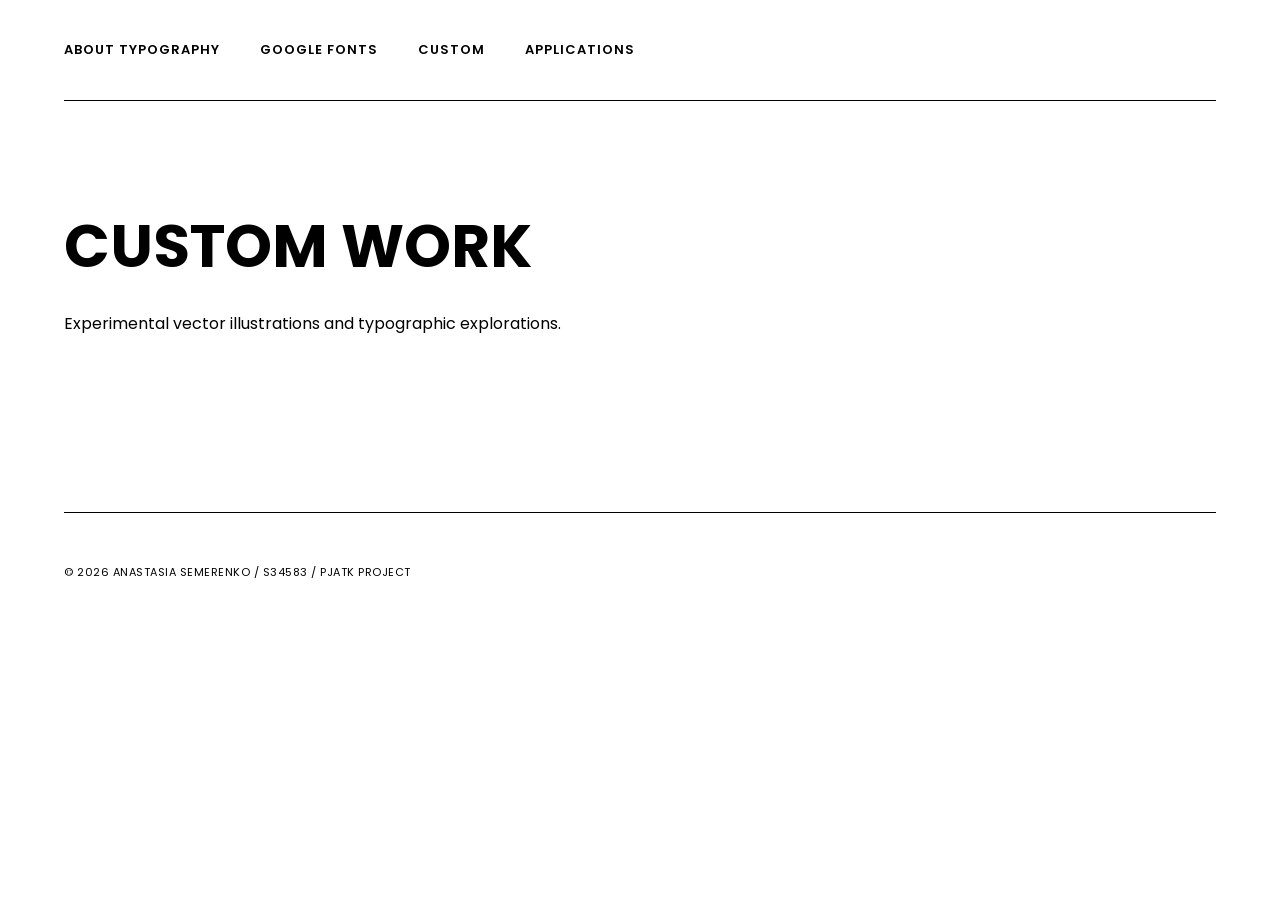
==== custom.html @ 6df4615f "2" ====
<!DOCTYPE html>
<html lang="en">
<head>
    <meta charset="UTF-8">
    <meta name="viewport" content="width=device-width, initial-scale=1.0">
    <title>Custom | Typography & Form</title>
    <link href="https://fonts.googleapis.com/css2?family=Poppins:wght@400;600;800&display=swap" rel="stylesheet">
    <link rel="stylesheet" href="style.css">
</head>
<body>

    <nav class="top-menu">
        <a href="index.html">About Typography</a>
        <a href="fonts.html">Google Fonts</a>
        <a href="custom.html">Custom</a>
        <a href="life.html">Applications</a>
    </nav>

    <main class="content-section">
        <h1>Custom Work</h1>
        <p>Experimental vector illustrations and typographic explorations.</p>
    </main>

    <footer>
        <div class="footer-content">
            <p>© 2026 Anastasia Semerenko / s34583 / PJATK Project</p>
        </div>
    </footer>

</body>
</html>
---- style.css ----
/* GLOBAL SETTINGS */
body {
    margin: 0;
    padding: 0 5%;
    font-family: 'Poppins', sans-serif;
    background-color: #ffffff;
    color: #000000;
    -webkit-font-smoothing: antialiased;
    -moz-osx-font-smoothing: grayscale;
}

/* NAVIGATION */
.top-menu {
    display: flex;
    justify-content: flex-start;
    gap: 40px;
    padding: 40px 0;
    border-bottom: 1px solid #000000;
}

.top-menu a {
    text-decoration: none;
    color: #000000;
    font-size: 13px;
    font-weight: 600;
    text-transform: uppercase;
    letter-spacing: 1px;
    transition: color 0.3s ease;
}

.top-menu a:hover {
    color: #E9BDBD;
}

/* HERO SECTION (HOME PAGE) */
.hero-section {
    padding: 100px 50px;
    background-color: #FFD1DC; 
    max-width: 100%;
    margin-top: 40px;
}

.hero-section h1 {
    font-size: 120px;
    font-weight: 800;
    margin: 0;
    line-height: 0.9;
    letter-spacing: -3px;
    text-transform: uppercase;
}

.hero-section p {
    margin-top: 30px;
    font-size: 20px;
    color: #000000;
    max-width: 500px;
    text-transform: uppercase;
    letter-spacing: 0.5px;
}

/* CONTENT SECTION */
.content-section {
    padding: 60px 0;
    max-width: 900px;
}

.content-section h1 {
    font-size: 60px;
    text-transform: uppercase;
    margin-bottom: 20px;
}

/* PORTFOLIO GRID (CUSTOM PAGE) */
.portfolio-grid {
    display: flex;
    flex-wrap: wrap;
    gap: 40px;
    margin-top: 50px;
}

.portfolio-item {
    flex: 1 1 calc(50% - 20px);
    display: flex;
    flex-direction: column;
}

.portfolio-item img {
    width: 100%;
    height: auto;
    border: 1px solid #000000;
    margin-bottom: 15px;
    transition: transform 0.3s ease;
}

.portfolio-item img:hover {
    transform: scale(1.02);
}

.item-description {
    font-size: 14px;
    text-transform: uppercase;
    letter-spacing: 0.5px;
    font-weight: 600;
}

/* GOOGLE FONTS PAGE - CROSS GRID */
.fonts-cross-grid {
    display: grid;
    grid-template-columns: 1fr 1fr;
    margin-top: 60px;
    margin-bottom: 60px;
}

.font-cell {
    padding: 60px 40px;
    display: flex;
    flex-direction: column;
    justify-content: center;
}

/* BORDERS FOR THE CROSS LAYOUT */
.border-right {
    border-right: 1px solid #000000;
}

.border-bottom {
    border-bottom: 1px solid #000000;
}

/* FONT ANIMATION AND TYPOGRAPHY SETTINGS */
.font-name {
    font-size: 80px;
    margin: 0 0 20px 0;
    line-height: 1;
    color: #000000;
    cursor: default;
    transition: all 0.4s ease; 
}

/* ANIMATION: STROKE EFFECT ON HOVER */
.font-name:hover {
    color: transparent;
    -webkit-text-stroke: 1px #000000;
}

/* SPECIFIC GOOGLE FONTS STYLING */
.font-ballet { 
    font-family: 'Ballet', cursive; 
    font-weight: 400; 
    text-transform: none; 
}

.font-urbanist { 
    font-family: 'Urbanist', sans-serif; 
    font-weight: 900; 
    text-transform: uppercase; 
    letter-spacing: -2px; 
}

.font-cormorant { 
    font-family: 'Cormorant Garamond', serif; 
    font-weight: 600; 
    font-style: italic; 
    text-transform: none; 
}

.font-spacemono { 
    font-family: 'Space Mono', monospace; 
    font-weight: 700; 
    text-transform: uppercase; 
    font-size: 60px; 
    letter-spacing: -3px; 
}

.font-description {
    font-family: 'Poppins', sans-serif;
    font-size: 14px;
    line-height: 1.6;
    color: #333333;
    max-width: 350px;
    margin: 0;
}

/* FOOTER */
footer {
    padding: 40px 0;
    border-top: 1px solid #000000;
    margin-top: 100px;
    font-size: 11px;
    text-transform: uppercase;
    letter-spacing: 0.5px;
}

.footer-content {
    display: flex;
    justify-content: space-between;
    align-items: center;
}
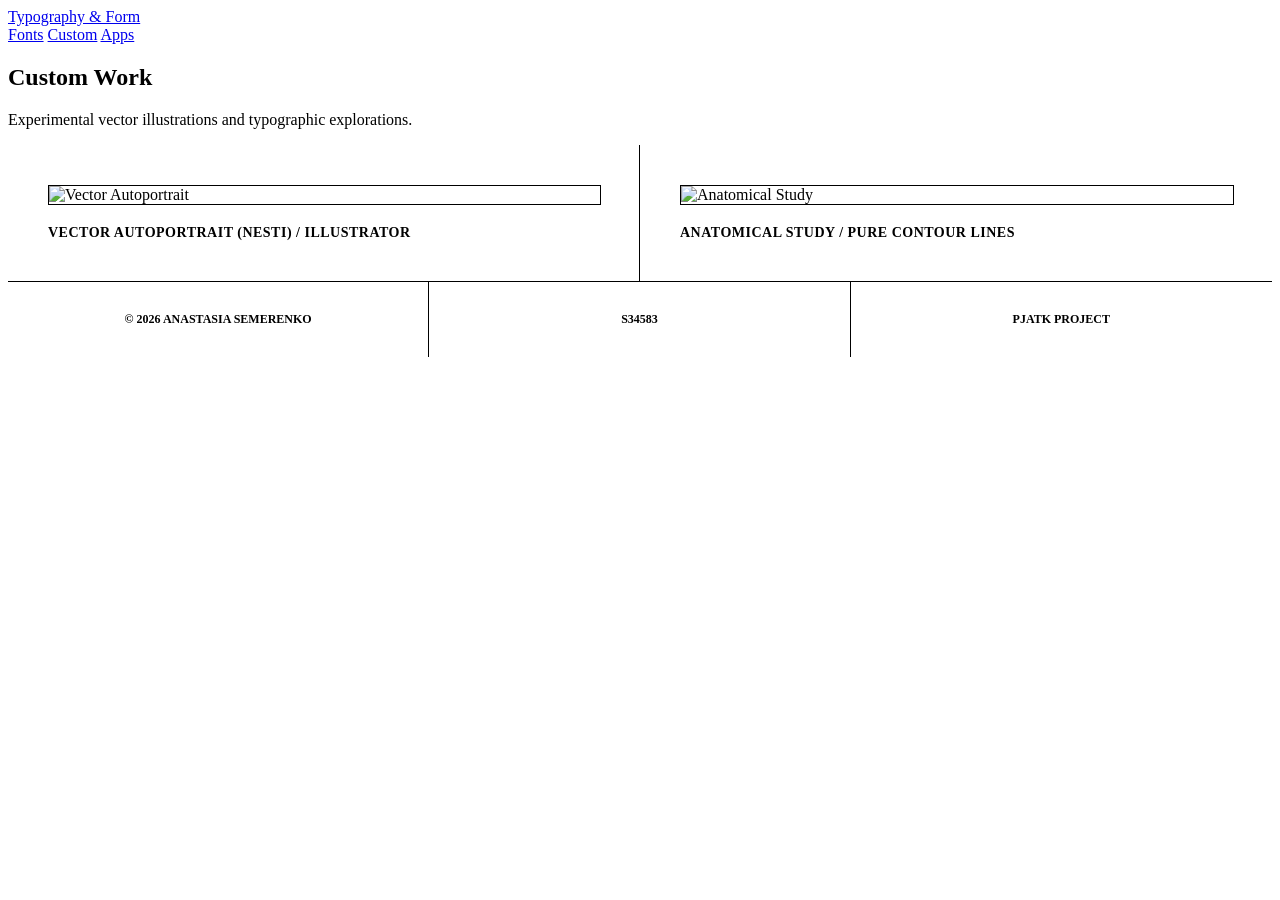
==== commit 39597361: "3" ====
--- a/custom.html
+++ b/custom.html
@@ -3,28 +3,46 @@
 <head>
     <meta charset="UTF-8">
     <meta name="viewport" content="width=device-width, initial-scale=1.0">
-    <title>Custom | Typography & Form</title>
+    <title>Custom Work | Typography & Form</title>
     <link href="https://fonts.googleapis.com/css2?family=Poppins:wght@400;600;800&display=swap" rel="stylesheet">
     <link rel="stylesheet" href="style.css">
 </head>
 <body>
 
-    <nav class="top-menu">
-        <a href="index.html">About Typography</a>
-        <a href="fonts.html">Google Fonts</a>
-        <a href="custom.html">Custom</a>
-        <a href="life.html">Applications</a>
-    </nav>
+    <header class="site-header">
+        <a href="index.html" class="logo-link">Typography & Form</a>
+        <nav class="nav-links">
+            <a href="fonts.html" class="outline-link">Fonts</a>
+            <a href="custom.html" class="outline-link">Custom</a>
+            <a href="life.html" class="outline-link">Apps</a>
+        </nav>
+    </header>
 
-    <main class="content-section">
-        <h1>Custom Work</h1>
-        <p>Experimental vector illustrations and typographic explorations.</p>
+    <main>
+        <section class="page-title-section">
+            <h1>Custom Work</h1>
+            <p>Experimental vector illustrations and typographic explorations.</p>
+        </section>
+
+        <section class="portfolio-grid">
+            
+            <div class="portfolio-item">
+                <img src="images/autoportrait.jpg" alt="Vector Autoportrait">
+                <div class="item-description">Vector Autoportrait (NESTI) / Illustrator</div>
+            </div>
+            
+            <div class="portfolio-item">
+                <img src="images/anatomy.jpg" alt="Anatomical Study">
+                <div class="item-description">Anatomical Study / Pure Contour Lines</div>
+            </div>
+
+        </section>
     </main>
 
-    <footer>
-        <div class="footer-content">
-            <p>© 2026 Anastasia Semerenko / s34583 / PJATK Project</p>
-        </div>
+    <footer class="site-footer">
+        <div class="footer-cell">© 2026 Anastasia Semerenko</div>
+        <div class="footer-cell">S34583</div>
+        <div class="footer-cell">PJATK Project</div>
     </footer>
 
 </body>
--- a/style.css
+++ b/style.css
@@ -1,94 +1,94 @@
-/* GLOBAL SETTINGS */
-body {
-    margin: 0;
-    padding: 0 5%;
-    font-family: 'Poppins', sans-serif;
-    background-color: #ffffff;
-    color: #000000;
-    -webkit-font-smoothing: antialiased;
-    -moz-osx-font-smoothing: grayscale;
+wing-right { right: -8%; }
+
+.wing-container img {
+    width: 100%;
+    height: auto;
 }
 
-/* NAVIGATION */
-.top-menu {
+.fonts-layout-wrapper:hover .wing-container {
+    opacity: 1; /* Full opacity on hover */
+}
+
+.fonts-cross-grid {
+    display: grid;
+    grid-template-columns: 1fr 1fr;
+}
+
+.font-cell {
+    padding: 80px 60px;
     display: flex;
-    justify-content: flex-start;
-    gap: 40px;
-    padding: 40px 0;
+    flex-direction: column;
+    justify-content: center;
+    border-bottom: 1px solid #000000;
+    border-right: 1px solid #000000;
+    background-color: #ffffff; /* Ensures wings stay behind text */
+    position: relative;
+    z-index: 2;
+}
+
+.font-cell:nth-child(even) {
+    border-right: none;
+}
+
+.font-cell:nth-last-child(-n+2) {
+    border-bottom: none;
+}
+
+.font-name {
+    font-size: 80px;
+    margin: 0 0 20px 0;
+    line-height: 1;
+    color: #000000;
+    cursor: default;
+    transition: color 0.3s ease, -webkit-text-stroke 0.3s ease;
+}
+
+.font-name:not(.font-cormorant):hover {
+    color: transparent;
+    -webkit-text-stroke: 1px #000000;
+}
+
+.font-cormorant { transition: color 0.3s ease; }
+.font-cormorant:hover { color: #FFCDE6; -webkit-text-stroke: 0 #000000; }
+
+.font-description {
+    font-size: 14px;
+    line-height: 1.6;
+    color: #333333;
+    max-width: 350px;
+    margin: 0;
+}
+
+.font-ballet { font-family: 'Ballet', cursive; font-weight: 400; text-transform: none; }
+.font-urbanist { font-family: 'Urbanist', sans-serif; font-weight: 900; text-transform: uppercase; letter-spacing: -2px; }
+.font-cormorant { font-family: 'Cormorant Garamond', serif; font-weight: 600; font-style: italic; text-transform: none; }
+.font-spacemono { font-family: 'Space Mono', monospace; font-weight: 700; text-transform: uppercase; font-size: 60px; letter-spacing: -3px; }
+
+/* =========================================
+   CUSTOM.HTML SPECIFIC (PORTFOLIO GRID)
+   ========================================= */
+.portfolio-grid {
+    display: grid;
+    grid-template-columns: 1fr 1fr;
     border-bottom: 1px solid #000000;
 }
 
-.top-menu a {
-    text-decoration: none;
-    color: #000000;
-    font-size: 13px;
-    font-weight: 600;
-    text-transform: uppercase;
-    letter-spacing: 1px;
-    transition: color 0.3s ease;
+.portfolio-item {
+    padding: 40px;
+    border-right: 1px solid #000000;
+    display: flex;
+    flex-direction: column;
 }
 
-.top-menu a:hover {
-    color: #E9BDBD;
-}
-
-/* HERO SECTION (HOME PAGE) */
-.hero-section {
-    padding: 100px 50px;
-    background-color: #FFD1DC; 
-    max-width: 100%;
-    margin-top: 40px;
-}
-
-.hero-section h1 {
-    font-size: 120px;
-    font-weight: 800;
-    margin: 0;
-    line-height: 0.9;
-    letter-spacing: -3px;
-    text-transform: uppercase;
-}
-
-.hero-section p {
-    margin-top: 30px;
-    font-size: 20px;
-    color: #000000;
-    max-width: 500px;
-    text-transform: uppercase;
-    letter-spacing: 0.5px;
-}
-
-/* CONTENT SECTION */
-.content-section {
-    padding: 60px 0;
-    max-width: 900px;
-}
-
-.content-section h1 {
-    font-size: 60px;
-    text-transform: uppercase;
-    margin-bottom: 20px;
-}
-
-/* PORTFOLIO GRID (CUSTOM PAGE) */
-.portfolio-grid {
-    display: flex;
-    flex-wrap: wrap;
-    gap: 40px;
-    margin-top: 50px;
-}
-
-.portfolio-item {
-    flex: 1 1 calc(50% - 20px);
-    display: flex;
-    flex-direction: column;
+.portfolio-item:nth-child(even) {
+    border-right: none;
 }
 
 .portfolio-item img {
     width: 100%;
     height: auto;
     border: 1px solid #000000;
-    margin-bottom: 15px;
+    margin-bottom: 20px;
     transition: transform 0.3s ease;
 }
 
@@ -103,96 +103,25 @@
     font-weight: 600;
 }
 
-/* GOOGLE FONTS PAGE - CROSS GRID */
-.fonts-cross-grid {
+/* =========================================
+   FOOTER
+   ========================================= */
+.site-footer {
     display: grid;
-    grid-template-columns: 1fr 1fr;
-    margin-top: 60px;
-    margin-bottom: 60px;
+    grid-template-columns: 1fr 1fr 1fr;
 }
 
-.font-cell {
-    padding: 60px 40px;
+.footer-cell {
+    padding: 30px;
+    font-size: 12px;
+    font-weight: 600;
+    text-transform: uppercase;
+    border-right: 1px solid #000000;
     display: flex;
-    flex-direction: column;
+    align-items: center;
     justify-content: center;
 }
 
-/* BORDERS FOR THE CROSS LAYOUT */
-.border-right {
-    border-right: 1px solid #000000;
-}
-
-.border-bottom {
-    border-bottom: 1px solid #000000;
-}
-
-/* FONT ANIMATION AND TYPOGRAPHY SETTINGS */
-.font-name {
-    font-size: 80px;
-    margin: 0 0 20px 0;
-    line-height: 1;
-    color: #000000;
-    cursor: default;
-    transition: all 0.4s ease; 
-}
-
-/* ANIMATION: STROKE EFFECT ON HOVER */
-.font-name:hover {
-    color: transparent;
-    -webkit-text-stroke: 1px #000000;
-}
-
-/* SPECIFIC GOOGLE FONTS STYLING */
-.font-ballet { 
-    font-family: 'Ballet', cursive; 
-    font-weight: 400; 
-    text-transform: none; 
-}
-
-.font-urbanist { 
-    font-family: 'Urbanist', sans-serif; 
-    font-weight: 900; 
-    text-transform: uppercase; 
-    letter-spacing: -2px; 
-}
-
-.font-cormorant { 
-    font-family: 'Cormorant Garamond', serif; 
-    font-weight: 600; 
-    font-style: italic; 
-    text-transform: none; 
-}
-
-.font-spacemono { 
-    font-family: 'Space Mono', monospace; 
-    font-weight: 700; 
-    text-transform: uppercase; 
-    font-size: 60px; 
-    letter-spacing: -3px; 
-}
-
-.font-description {
-    font-family: 'Poppins', sans-serif;
-    font-size: 14px;
-    line-height: 1.6;
-    color: #333333;
-    max-width: 350px;
-    margin: 0;
-}
-
-/* FOOTER */
-footer {
-    padding: 40px 0;
-    border-top: 1px solid #000000;
-    margin-top: 100px;
-    font-size: 11px;
-    text-transform: uppercase;
-    letter-spacing: 0.5px;
-}
-
-.footer-content {
-    display: flex;
-    justify-content: space-between;
-    align-items: center;
+.footer-cell:last-child {
+    border-right: none;
 }
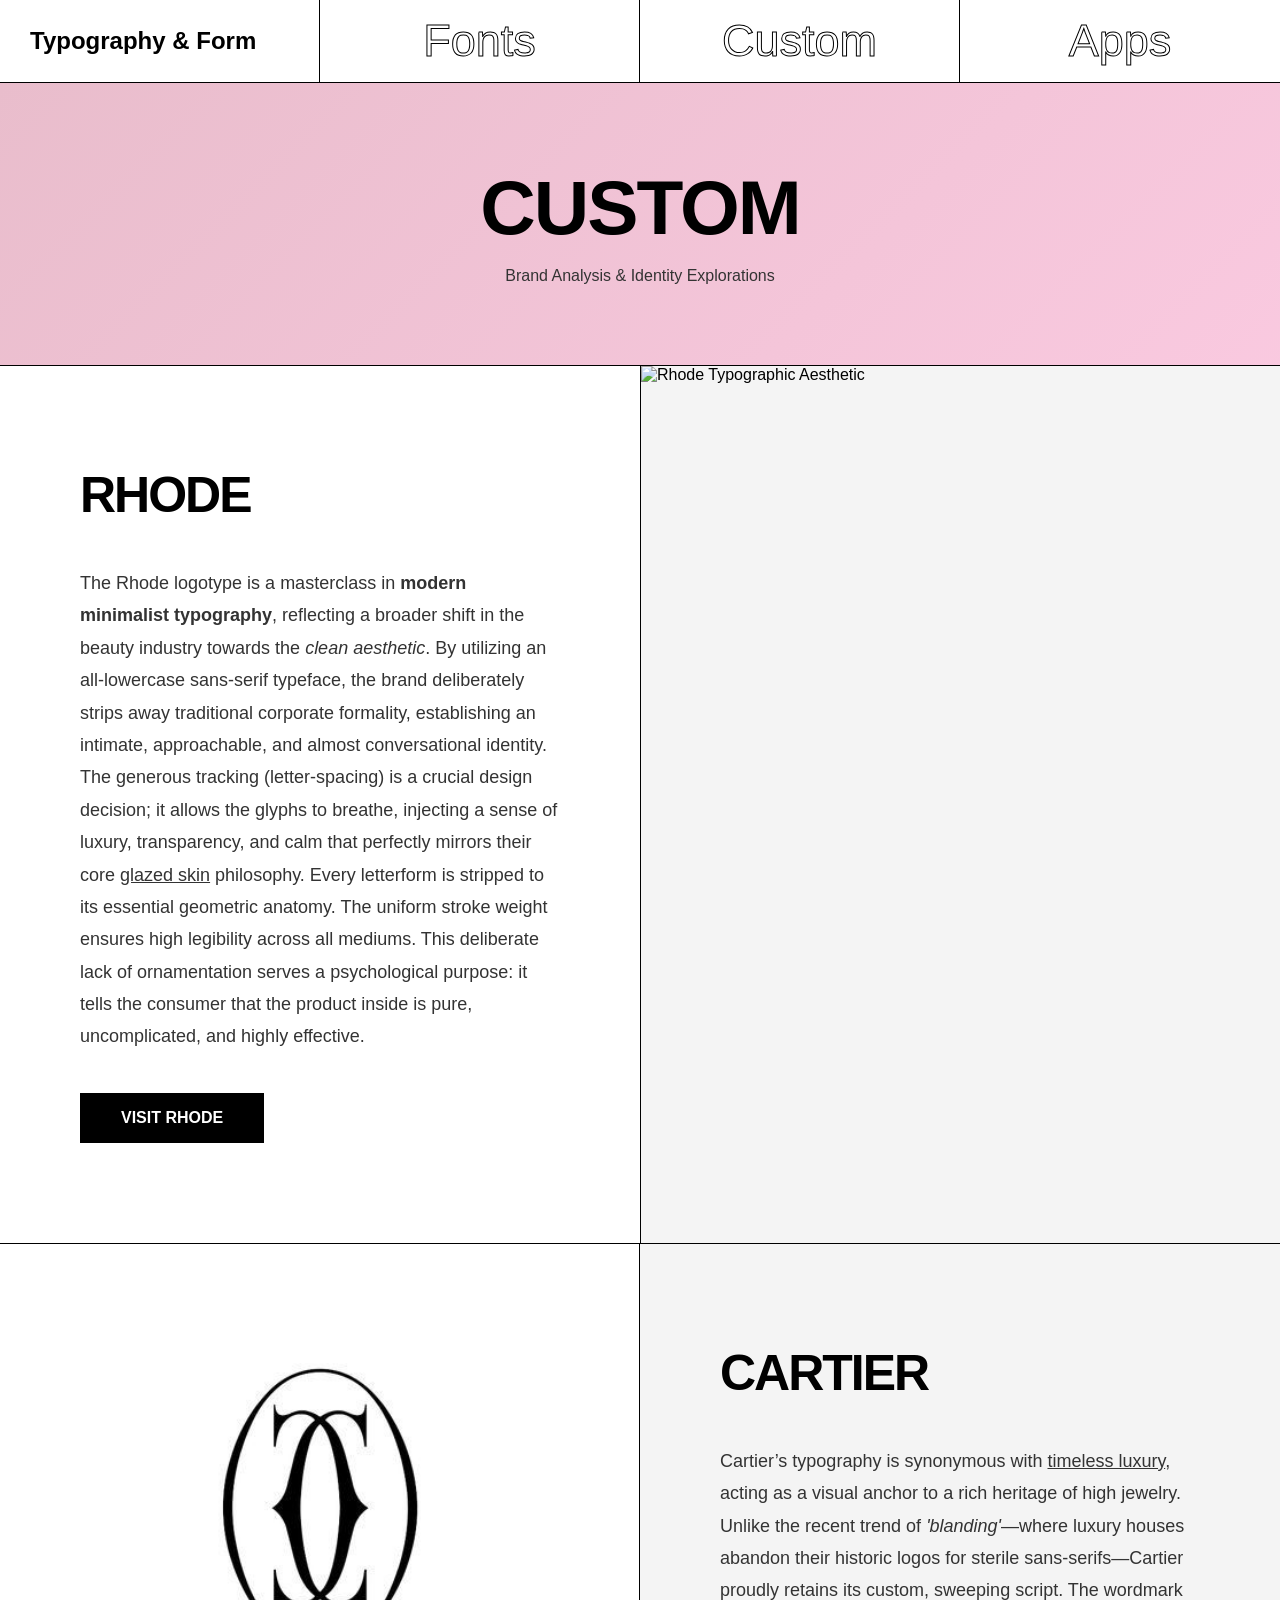
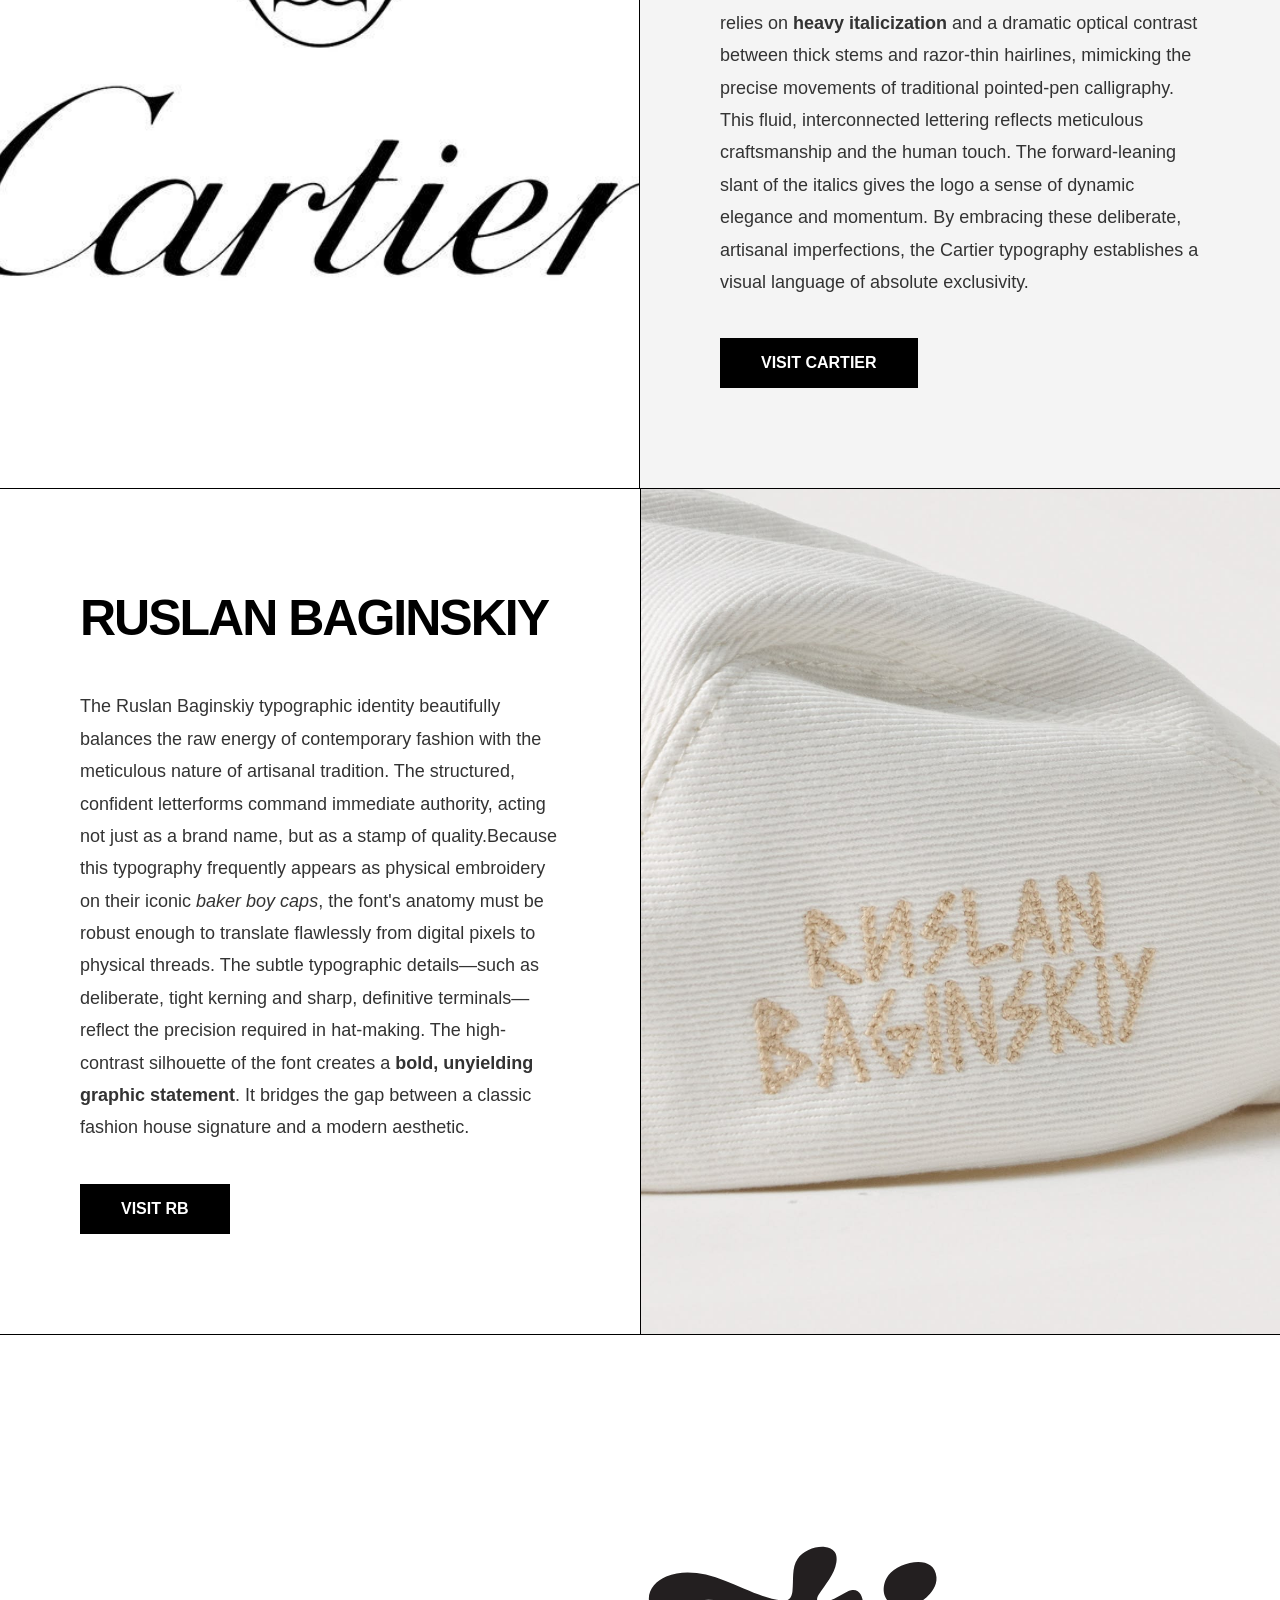
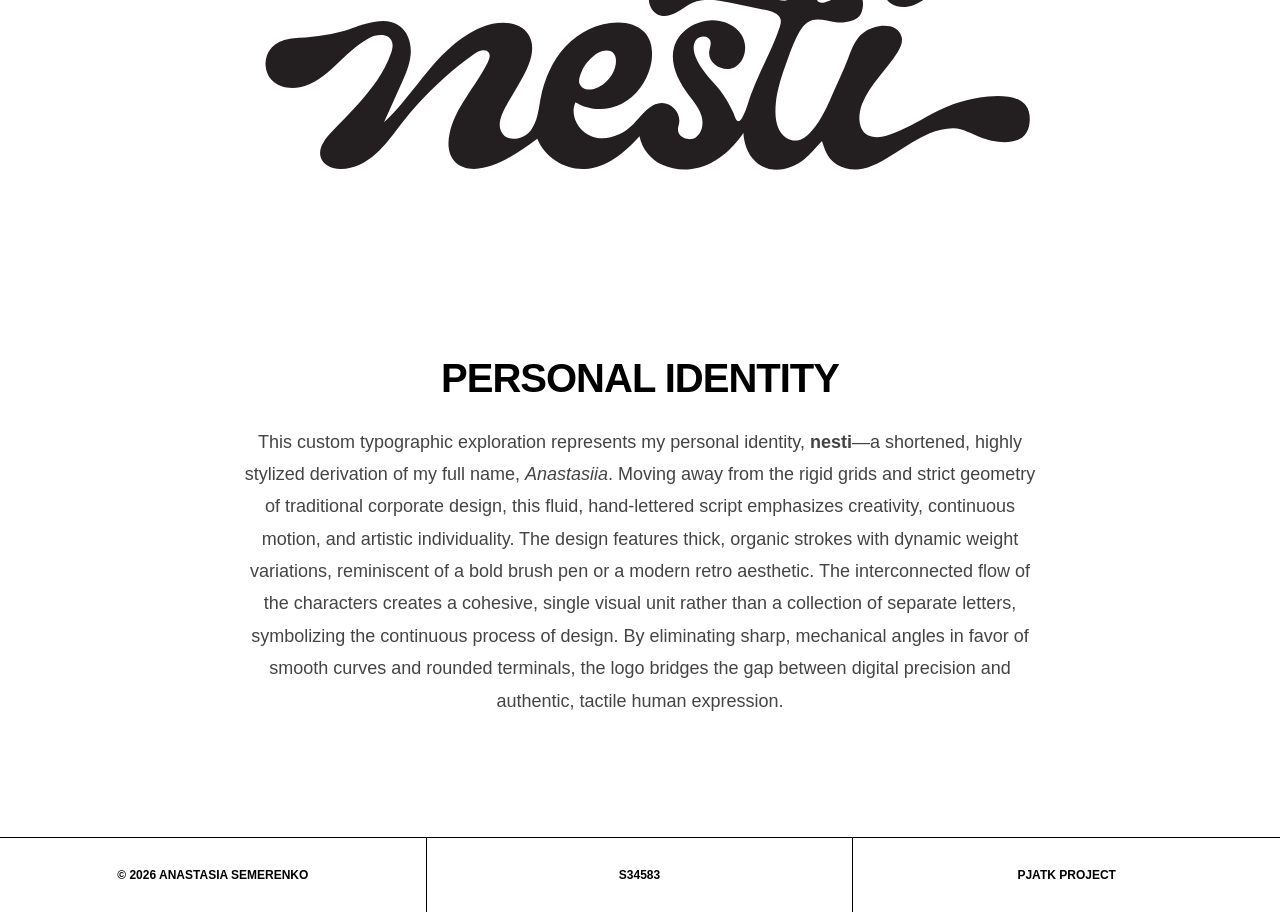
==== commit 5c2711cb: "fin" ====
--- a/custom.html
+++ b/custom.html
@@ -3,8 +3,7 @@
 <head>
     <meta charset="UTF-8">
     <meta name="viewport" content="width=device-width, initial-scale=1.0">
-    <title>Custom Work | Typography & Form</title>
-    <link href="https://fonts.googleapis.com/css2?family=Poppins:wght@400;600;800&display=swap" rel="stylesheet">
+    <title>Typography & Form | Custom</title>
     <link rel="stylesheet" href="style.css">
 </head>
 <body>
@@ -14,30 +13,67 @@
         <nav class="nav-links">
             <a href="fonts.html" class="outline-link">Fonts</a>
             <a href="custom.html" class="outline-link">Custom</a>
-            <a href="life.html" class="outline-link">Apps</a>
+            <a href="apps.html" class="outline-link">Apps</a>
         </nav>
     </header>
 
-    <main>
-        <section class="page-title-section">
-            <h1>Custom Work</h1>
-            <p>Experimental vector illustrations and typographic explorations.</p>
-        </section>
+    <section class="page-title-section">
+        <h1>CUSTOM</h1>
+        <p>Brand Analysis & Identity Explorations</p>
+    </section>
 
-        <section class="portfolio-grid">
-            
-            <div class="portfolio-item">
-                <img src="images/autoportrait.jpg" alt="Vector Autoportrait">
-                <div class="item-description">Vector Autoportrait (NESTI) / Illustrator</div>
-            </div>
-            
-            <div class="portfolio-item">
-                <img src="images/anatomy.jpg" alt="Anatomical Study">
-                <div class="item-description">Anatomical Study / Pure Contour Lines</div>
-            </div>
+    <article class="brand-analysis-row">
+        <div class="brand-text-col">
+            <h2 class="brand-name">Rhode</h2>
+            <p class="brand-desc">
+                The Rhode logotype is a masterclass in <strong>modern minimalist typography</strong>, reflecting a broader shift in the beauty industry towards the <em>clean aesthetic</em>. By utilizing an all-lowercase sans-serif typeface, the brand deliberately strips away traditional corporate formality, establishing an intimate, approachable, and almost conversational identity. The generous tracking (letter-spacing) is a crucial design decision; it allows the glyphs to breathe, injecting a sense of luxury, transparency, and calm that perfectly mirrors their core <u>glazed skin</u> philosophy. Every letterform is stripped to its essential geometric anatomy. The uniform stroke weight ensures high legibility across all mediums. This deliberate lack of ornamentation serves a psychological purpose: it tells the consumer that the product inside is pure, uncomplicated, and highly effective.
+            </p>
+            <a href="https://www.rhodeskin.com/" target="_blank" class="brutalist-btn brand-link">Visit Rhode</a>
+        </div>
+        <div class="brand-image-col">
+            <img src="https://i.pinimg.com/1200x/71/fa/d3/71fad3533e06852727da38032403e54a.jpg" alt="Rhode Typographic Aesthetic">
+        </div>
+    </article>
 
-        </section>
-    </main>
+    <article class="brand-analysis-row">
+        <div class="brand-image-col">
+            <img src="images/cartier.jpg" alt="Cartier Heritage Typography">
+        </div>
+        <div class="brand-text-col grey-bg">
+            <h2 class="brand-name">Cartier</h2>
+            <p class="brand-desc">
+                Cartier’s typography is synonymous with <u>timeless luxury</u>, acting as a visual anchor to a rich heritage of high jewelry. Unlike the recent trend of <em>'blanding'</em>—where luxury houses abandon their historic logos for sterile sans-serifs—Cartier proudly retains its custom, sweeping script. The wordmark relies on <strong>heavy italicization</strong> and a dramatic optical contrast between thick stems and razor-thin hairlines, mimicking the precise movements of traditional pointed-pen calligraphy. This fluid, interconnected lettering reflects meticulous craftsmanship and the human touch. The forward-leaning slant of the italics gives the logo a sense of dynamic elegance and momentum. By embracing these deliberate, artisanal imperfections, the Cartier typography establishes a visual language of absolute exclusivity.
+            </p>
+            <a href="https://www.cartier.com/" target="_blank" class="brutalist-btn brand-link">Visit Cartier</a>
+        </div>
+    </article>
+
+    <article class="brand-analysis-row">
+        <div class="brand-text-col">
+            <h2 class="brand-name">Ruslan Baginskiy</h2>
+            <p class="brand-desc">
+                The Ruslan Baginskiy typographic identity beautifully balances the raw energy of contemporary fashion with the meticulous nature of artisanal tradition. The structured, confident letterforms command immediate authority, acting not just as a brand name, but as a stamp of quality.Because this typography frequently appears as physical embroidery on their iconic <em>baker boy caps</em>, the font's anatomy must be robust enough to translate flawlessly from digital pixels to physical threads. The subtle typographic details—such as deliberate, tight kerning and sharp, definitive terminals—reflect the precision required in hat-making. The high-contrast silhouette of the font creates a <strong>bold, unyielding graphic statement</strong>. It bridges the gap between a classic fashion house signature and a modern aesthetic.
+            </p>
+            <a href="https://ruslanbaginskiy.com/" target="_blank" class="brutalist-btn brand-link">Visit RB</a>
+        </div>
+        <div class="brand-image-col">
+            <img src="images/ruslan_baginskiy.jpg" alt="Ruslan Baginskiy Hat Typography">
+        </div>
+    </article>
+
+    <article class="personal-identity-row">
+        
+        <div class="nesti-interactive-area" id="nestiInteractiveArea">
+            <img src="nesti.svg" alt="Nesti Personal Logo" class="nesti-inline-svg">
+        </div>
+        
+        <div class="personal-text-clean">
+            <h2 class="brand-name">Personal Identity</h2>
+            <p class="brand-desc">
+                This custom typographic exploration represents my personal identity, <strong>nesti</strong>—a shortened, highly stylized derivation of my full name, <em>Anastasiia</em>. Moving away from the rigid grids and strict geometry of traditional corporate design, this fluid, hand-lettered script emphasizes creativity, continuous motion, and artistic individuality. The design features thick, organic strokes with dynamic weight variations, reminiscent of a bold brush pen or a modern retro aesthetic. The interconnected flow of the characters creates a cohesive, single visual unit rather than a collection of separate letters, symbolizing the continuous process of design. By eliminating sharp, mechanical angles in favor of smooth curves and rounded terminals, the logo bridges the gap between digital precision and authentic, tactile human expression.
+            </p>
+        </div>
+    </article>
 
     <footer class="site-footer">
         <div class="footer-cell">© 2026 Anastasia Semerenko</div>
@@ -45,5 +81,50 @@
         <div class="footer-cell">PJATK Project</div>
     </footer>
 
+    <script>
+        const interactiveArea = document.getElementById('nestiInteractiveArea');
+        
+        // Взрыв сердечек при наведении
+        interactiveArea.addEventListener('mouseenter', function(e) {
+            for (let i = 0; i < 40; i++) {
+                createHeart(e.clientX, e.clientY);
+            }
+        });
+
+        // Шлейф из сердечек при движении мышкой
+        interactiveArea.addEventListener('mousemove', function(e) {
+            if (Math.random() > 0.5) { 
+                createHeart(e.clientX, e.clientY);
+                createHeart(e.clientX, e.clientY);
+            }
+        });
+
+        function createHeart(x, y) {
+            const heart = document.createElement('div');
+            heart.className = 'floating-heart';
+            heart.innerHTML = '<svg viewBox="0 0 32 29.6"><path d="M23.6,0c-3.4,0-6.3,2.7-7.6,5.6C14.7,2.7,11.8,0,8.4,0C3.8,0,0,3.8,0,8.4c0,9.4,9.5,11.9,16,21.2c6.1-9.3,16-12.1,16-21.2C32,3.8,28.2,0,23.6,0z"/></svg>';
+            
+            const angle = Math.random() * Math.PI * 2;
+            const velocity = 50 + Math.random() * 300; 
+            const tx = Math.cos(angle) * velocity;
+            const ty = Math.sin(angle) * velocity;
+            const rot = (Math.random() - 0.5) * 360; 
+            
+            // Используем обычное сложение строк, чтобы избежать ошибок синтаксиса
+            heart.style.setProperty('--tx', tx + 'px');
+            heart.style.setProperty('--ty', ty + 'px');
+            heart.style.setProperty('--rot', rot + 'deg');
+            
+            heart.style.left = x + 'px';
+            heart.style.top = y + 'px';
+            
+            document.body.appendChild(heart);
+            
+            setTimeout(function() {if (heart.parentNode) {
+                    heart.parentNode.removeChild(heart);
+                }
+            }, 1200);
+        }
+    </script>
 </body>
 </html>
--- a/style.css
+++ b/style.css
@@ -1,37 +1,362 @@
-wing-right { right: -8%; }
+/* =========================================
+   GLOBAL SETTINGS & BRUTALIST GRID
+   ========================================= */
+* { 
+    box-sizing: border-box; 
+}
+
+body {
+    margin: 0;
+    padding: 0; 
+    font-family: 'Poppins', sans-serif;
+    background-color: #ffffff;
+    color: #000000;
+    -webkit-font-smoothing: antialiased;
+}
+
+/* =========================================
+   HEADER & NAVIGATION
+   ========================================= */
+.site-header {
+    display: grid;
+    grid-template-columns: 1fr 3fr; 
+    border-bottom: 1px solid #000000;
+}
+
+.logo-link {
+    padding: 20px 30px;
+    font-weight: 800;
+    font-size: 24px;
+    color: #000000;
+    text-decoration: none;
+    border-right: 1px solid #000000;
+    display: flex;
+    align-items: center;
+}
+
+.nav-links {
+    display: grid;
+    grid-template-columns: 1fr 1fr 1fr;
+}
+
+.outline-link {
+    padding: 15px 20px;
+    font-size: 45px; 
+    font-weight: 400; 
+    color: transparent; 
+    -webkit-text-stroke: 1px #000000; 
+    text-decoration: none;
+    border-right: 1px solid #000000;
+    display: flex;
+    align-items: center;
+    justify-content: center;
+    transition: all 0.3s ease;
+}
+
+.outline-link:last-child {
+    border-right: none;
+}
+
+.outline-link:hover {
+    color: #FFCDE6; 
+    -webkit-text-stroke: 1px #FFCDE6;
+}
+
+/* =========================================
+   KEYFRAMES FOR ANIMATIONS (The Magic Inside)
+   ========================================= */
+
+/* Subtly flaps wings inwards/outwards */
+@keyframes subtleFlap {
+    0% { transform: translateY(-50%) rotate(0deg); }
+    50% { transform: translateY(-50%) rotate(5deg); }
+    100% { transform: translateY(-50%) rotate(0deg); }
+}
+
+@keyframes subtleFlapMirrored {
+    0% { transform: translateY(-50%) rotate(0deg); }
+    50% { transform: translateY(-50%) rotate(-5deg); }
+    100% { transform: translateY(-50%) rotate(0deg); }
+}
+
+/* Slowly animates a shimmering background gradient */
+@keyframes shimmerGradient {
+    0% { background-position: 0% 50%; }
+    50% { background-position: 100% 50%; }
+    100% { background-position: 0% 50%; }
+}
+
+/* Brutalist Outline Flash Animation */
+@keyframes brutalistFlash {
+    0%, 40% {
+        color: #000000;
+        -webkit-text-stroke: 0px transparent;
+    }
+    42%, 48% {
+        color: transparent;
+        -webkit-text-stroke: 4px #000000;
+    }
+    50%, 90% {
+        color: #ffffff;
+        -webkit-text-stroke: 0px transparent;
+    }
+    92%, 98% {
+        color: transparent;
+        -webkit-text-stroke: 4px #ffffff;
+    }
+    100% {
+        color: #000000;
+        -webkit-text-stroke: 0px transparent;
+    }
+}
+
+/* Seamless Marquee Animation */
+@keyframes marquee {
+    0% { transform: translateX(0); }
+    100% { transform: translateX(-50%); } 
+}
+
+/* =========================================
+   INDEX.HTML SPECIFIC STYLES
+   ========================================= */
+.hero-banner {
+    background-color: #FFCDE6;
+    border-bottom: 1px solid #000000;
+    padding: 80px 20px;
+    text-align: center;
+    overflow: hidden;
+}
+
+.giant-title {
+    font-size: 15vw; 
+    font-weight: 800;
+    margin: 0;
+    line-height: 0.85;
+    letter-spacing: -5px;
+    color: #000000;
+    animation: brutalistFlash 12s infinite; 
+}
+
+.info-grid {
+    display: grid;
+    grid-template-columns: 2fr 2fr 1fr;
+    border-bottom: 1px solid #000000;
+}
+
+.info-cell {
+    padding: 30px;
+    border-right: 1px solid #000000;
+}
+
+.info-cell:last-child {
+    border-right: none;
+}
+
+.cell-label {
+    font-size: 12px;
+    font-weight: 600;
+    display: block;
+    margin-bottom: 20px;
+    text-transform: uppercase;
+}
+
+.info-cell p {
+    font-size: 16px;
+    line-height: 1.5;
+    margin: 0;
+}
+
+.action-cell {
+    display: flex;
+    align-items: center;
+    justify-content: center;
+}
+
+.explore-link {
+    font-size: 18px;
+    font-weight: 600;
+    text-decoration: none;
+    color: #000000;
+    text-transform: uppercase;
+    transition: color 0.3s ease;
+}
+
+.explore-link:hover {
+    color: #FFCDE6;
+}
+
+.bottom-massive-text {
+    padding: 80px 20px;
+    text-align: center;
+    border-bottom: 1px solid #000000;
+}
+
+.bottom-massive-text h2 {
+    font-size: 6vw;
+    font-weight: 400; 
+    margin: 0;
+    letter-spacing: -2px;
+}
+
+/* Dark Statement Block */
+.dark-statement {
+    background-color: #111111;
+    color: #ffffff;
+    padding: 120px 20px;
+    text-align: center;
+    border-bottom: 1px solid #000000;
+}
+
+.dark-statement h2 {
+    font-size: 4vw;
+    font-weight: 300;
+    letter-spacing: -1px;
+    margin: 0 0 20px 0;
+}
+
+.dark-statement p {
+    color: #888888;
+    text-transform: uppercase;
+    letter-spacing: 2px;
+    font-size: 14px;
+    font-weight: 600;
+    margin: 0;
+}
+
+/* Background Utilities */
+.bg-grey { background-color: #F4F4F4; }
+.text-grey { color: #AAAAAA; }
+
+/* Seamless Marquee Layout */
+.marquee-wrapper {
+    overflow: hidden;
+    white-space: nowrap;
+    border-bottom: 1px solid #000000;
+    padding: 20px 0;
+    background-color: #f4f4f4;
+    display: flex; 
+}
+
+.marquee-content {
+    display: flex;
+    flex-shrink: 0;
+    animation: marquee 20s linear infinite; 
+    font-size: 24px;
+    font-weight: 800;
+    text-transform: uppercase;
+    color: #333333;
+}
+
+/* =========================================
+   FONTS.HTML & CUSTOM.HTML TITLE SECTION
+   ========================================= */
+
+/* Shimmering Animated Gradient Header */
+.page-title-section {
+    border-bottom: 1px solid #000000;
+    padding: 80px 20px;
+    text-align: center;
+    overflow: hidden;
+    background: linear-gradient(-45deg, #FFCDE6, #ffffff, #FFCDE6, #e9bdcc);
+    background-size: 400% 400%;
+    animation: shimmerGradient 15s ease infinite;
+}
+
+.page-title-section h1 {
+    font-size: 6vw;
+    font-weight: 800;
+    margin: 0 0 15px 0;
+    text-transform: uppercase;
+    letter-spacing: -2px;
+    color: #000000;
+}
+
+.page-title-section p {
+    font-size: 16px;
+    max-width: 600px;
+    margin: 0 auto;
+    color: #333333;
+}
+
+/* =========================================
+   FONTS.HTML SPECIFIC (WINGS & INTERACTIVE GRID)
+   ========================================= */
+.fonts-layout-wrapper {
+    display: flex;
+    justify-content: center;
+    align-items: center;
+    position: relative;
+    width: 100%;
+    border-bottom: 1px solid #000000;
+    padding: 100px 0; 
+    overflow: visible; 
+}
+
+/* Fixed Grid Container */
+.content-section {
+    width: 55%; 
+    min-width: 700px;
+    position: relative;
+    background-color: #ffffff; 
+    border: 1px solid #000000; 
+    z-index: 2; 
+}
+
+/* Wing Visibility, Size, and Animation */
+.wing-container {
+    position: absolute;
+    top: 50%;
+    transform: translateY(-50%);
+    width: 43vw; 
+    max-width: 1000px;
+    z-index: 1;
+    pointer-events: none;
+    opacity: 1; 
+    transition: opacity 0.5s ease;
+    transform-origin: center center; 
+}
+
+.wing-left { left: -5%; }
+.wing-right { right: -17%; }
 
 .wing-container img {
     width: 100%;
     height: auto;
 }
 
-.fonts-layout-wrapper:hover .wing-container {
-    opacity: 1; /* Full opacity on hover */
-}
-
+/* Interactive Wing Action */
+.wing-left { 
+    left: -5%; 
+    animation: subtleFlap 2.5s ease-in-out infinite;
+}
+
+.wing-right { 
+    right: -17%; 
+    animation: subtleFlapMirrored 2.5s ease-in-out infinite; 
+}
+
+/* Clean Interior Grid Structure */
 .fonts-cross-grid {
     display: grid;
     grid-template-columns: 1fr 1fr;
+    overflow: hidden;
 }
 
 .font-cell {
-    padding: 80px 60px;
+    padding: 80px 50px;
     display: flex;
     flex-direction: column;
     justify-content: center;
-    border-bottom: 1px solid #000000;
-    border-right: 1px solid #000000;
-    background-color: #ffffff; /* Ensures wings stay behind text */
     position: relative;
     z-index: 2;
 }
 
 .font-cell:nth-child(even) {
-    border-right: none;
-}
-
-.font-cell:nth-last-child(-n+2) {
-    border-bottom: none;
+    border-left: 1px solid #000000; 
+}
+
+.font-cell:nth-last-child(n+3) {
+    border-bottom: 1px solid #000000; 
 }
 
 .font-name {
@@ -40,16 +365,15 @@
     line-height: 1;
     color: #000000;
     cursor: default;
-    transition: color 0.3s ease, -webkit-text-stroke 0.3s ease;
-}
-
-.font-name:not(.font-cormorant):hover {
+    transition: all 0.3s ease;
+}
+
+.font-name:hover {
     color: transparent;
     -webkit-text-stroke: 1px #000000;
 }
 
-.font-cormorant { transition: color 0.3s ease; }
-.font-cormorant:hover { color: #FFCDE6; -webkit-text-stroke: 0 #000000; }
+.font-cormorant {} 
 
 .font-description {
     font-size: 14px;
@@ -59,48 +383,119 @@
     margin: 0;
 }
 
+/* Specific Google Fonts Typography */
 .font-ballet { font-family: 'Ballet', cursive; font-weight: 400; text-transform: none; }
 .font-urbanist { font-family: 'Urbanist', sans-serif; font-weight: 900; text-transform: uppercase; letter-spacing: -2px; }
 .font-cormorant { font-family: 'Cormorant Garamond', serif; font-weight: 600; font-style: italic; text-transform: none; }
 .font-spacemono { font-family: 'Space Mono', monospace; font-weight: 700; text-transform: uppercase; font-size: 60px; letter-spacing: -3px; }
 
-/* =========================================
-   CUSTOM.HTML SPECIFIC (PORTFOLIO GRID)
-   ========================================= */
-.portfolio-grid {
+
+/* --- BRAND ANALYSIS ZIG-ZAG GRID --- */
+.brand-analysis-row {
     display: grid;
     grid-template-columns: 1fr 1fr;
     border-bottom: 1px solid #000000;
 }
 
-.portfolio-item {
-    padding: 40px;
+.brand-text-col {
+    padding: 100px 80px;
+    display: flex;
+    flex-direction: column;
+    justify-content: center;
+    background-color: #ffffff;
+}
+
+.brand-text-col.grey-bg {
+    background-color: #F4F4F4;
+}
+
+.brand-image-col {
+    border-left: 1px solid #000000;
+    overflow: hidden;
+    background-color: #f4f4f4;
+}
+
+/* Reversing the order for even rows to create the zig-zag effect */
+.brand-analysis-row:nth-child(even) .brand-image-col {
+    order: -1; /* Moves the image to the left side */
+    border-left: none;
     border-right: 1px solid #000000;
+}
+
+/* Forces all images to act as perfect responsive squares */
+.brand-image-col img {
+    width: 100%;
+    height: 100%;
+    object-fit: cover;
+    aspect-ratio: 1 / 1; 
+    display: block;
+}
+
+.brand-name {
+    font-size: 50px;
+    font-weight: 800;
+    text-transform: uppercase;
+    margin: 0 0 25px 0;
+    letter-spacing: -2px;
+    color: #000000;
+}
+
+.brand-desc {
+    font-size: 18px;
+    line-height: 1.8;
+    color: #333333;
+    margin-bottom: 40px;
+}
+
+.brand-link {
+    align-self: flex-start; /* Keeps the button from stretching */
+    text-decoration: none;
+    text-align: center;
+}
+
+/* --- PERSONAL IDENTITY SECTION --- */
+.personal-identity-row {
+    padding: 120px 40px;
+    background-color: #ffffff;
+    border-bottom: 1px solid #000000;
     display: flex;
     flex-direction: column;
-}
-
-.portfolio-item:nth-child(even) {
-    border-right: none;
-}
-
-.portfolio-item img {
+    align-items: center;
+    text-align: center;
+}
+
+.svg-container {
+    margin-bottom: 60px;
+    width: 100%;
+    max-width: 600px;
+}
+
+/* Target the SVG to make sure it scales nicely */
+.svg-container svg {
     width: 100%;
     height: auto;
-    border: 1px solid #000000;
-    margin-bottom: 20px;
-    transition: transform 0.3s ease;
-}
-
-.portfolio-item img:hover {
-    transform: scale(1.02);
-}
-
-.item-description {
-    font-size: 14px;
-    text-transform: uppercase;
-    letter-spacing: 0.5px;
-    font-weight: 600;
+}
+
+.personal-text {
+    max-width: 900px;
+}
+
+/* Mobile adaptation for the grid */
+@media (max-width: 900px) {
+    .brand-analysis-row {
+        grid-template-columns: 1fr;
+    }
+    .brand-analysis-row:nth-child(even) .brand-image-col {
+        order: 0;
+        border-right: none;
+    }
+    .brand-image-col {
+        border-left: none;
+        border-top: 1px solid #000000;
+    }
+    .brand-text-col {
+        padding: 50px 30px;
+    }
 }
 
 /* =========================================
@@ -124,4 +519,233 @@
 
 .footer-cell:last-child {
     border-right: none;
+}
+
+
+/* =========================================
+   EDITORIAL ARTICLE SECTION
+   ========================================= */
+.editorial-article {
+    padding: 120px 40px;
+    background-color: #ffffff;
+    border-bottom: 1px solid #000000;
+    display: flex;
+    flex-direction: column;
+    align-items: center;
+}
+
+.article-headline {
+    font-size: 5vw;
+    font-weight: 800;
+    text-transform: uppercase;
+    letter-spacing: -2px;
+    margin: 0 0 60px 0;
+    text-align: center;
+    max-width: 1200px;
+    line-height: 1;
+}
+
+.article-columns {
+    max-width: 1000px; /* Идеально совпадает с шириной сетки на странице fonts.html */
+    column-count: 2;
+    column-gap: 60px;
+    font-size: 18px;
+    line-height: 1.7;
+    color: #333333;
+}
+
+.article-columns p {
+    margin-top: 0;
+    margin-bottom: 25px;
+}
+
+/* Огромная заглавная буква в начале текста (Drop Cap) */
+.first-letter {
+    float: left;
+    font-size: 90px;
+    line-height: 0.8;
+    font-weight: 800;
+    margin-right: 15px;
+    margin-top: 8px;
+    color: #000000;
+}
+
+/* Адаптация для мобильных экранов: текст в одну колонку */
+@media (max-width: 768px) {
+    .article-columns {
+        column-count: 1;
+    }
+    .article-headline {
+        font-size: 40px;
+    }
+}
+/* =========================================
+   UPDATED INTERACTIVE COLOR MODULE (Aesthetic & Contrast)
+   ========================================= */
+.interactive-section {
+    display: grid;
+    grid-template-columns: 1fr 1fr;
+    border-bottom: 1px solid #000000;
+}
+
+.interactive-visual {
+    padding: 80px 40px;
+    border-right: 1px solid #000000;
+    display: flex;
+    flex-direction: column;
+    align-items: center;
+    justify-content: center;
+    background-color: #ffffff;
+}
+
+.letter-square {
+    width: 250px;
+    height: 250px;
+    background-color: #F4F4F4; /* Default grey background */
+    border: 1px solid #000000;
+    display: flex;
+    align-items: center;
+    justify-content: center;
+    margin-bottom: 30px;
+    transition: background-color 0.3s ease; /* Smooth background change */
+}
+
+.changing-letter {
+    font-size: 180px;
+    font-weight: 800;
+    line-height: 1;
+    color: transparent; /* Initially transparent to show stroke */
+    -webkit-text-stroke: 2px #000000; /* Black outline (image 3) */
+    transition: color 0.3s ease, -webkit-text-stroke 0.3s ease; /* Smooth text changes */
+}
+
+/* Base class for when the letter has a solid color, not an outline */
+.letter-solid {
+    -webkit-text-stroke: 0px transparent;
+}
+
+.brutalist-btn {
+    background-color: #000000;
+    color: #ffffff;
+    font-family: 'Poppins', sans-serif;
+    font-size: 16px;
+    font-weight: 800;
+    text-transform: uppercase;
+    padding: 15px 40px;
+    border: 1px solid #000000;
+    cursor: pointer;
+    transition: all 0.3s ease;
+}
+
+.brutalist-btn:hover {
+    background-color: #FFCDE6; /* Brand pink on hover */
+    color: #000000;
+}
+
+.interactive-text {
+    padding: 80px 60px;
+    display: flex;
+    flex-direction: column;
+    justify-content: center;
+    background-color: #F4F4F4;
+}
+
+.interactive-text h3 {
+    font-size: 40px;
+    font-weight: 800;
+    text-transform: uppercase;
+    margin: 0 0 20px 0;
+    letter-spacing: -1px;
+    color: #000000;
+}
+
+.interactive-text p {
+    font-size: 18px;
+    line-height: 1.6;
+    color: #333333;
+    margin: 0;
+}
+
+/* Mobile adaptation */
+@media (max-width: 768px) {
+    .interactive-section { grid-template-columns: 1fr; }
+    .interactive-visual { border-right: none; border-bottom: 1px solid #000000; }
+}
+/* =========================================
+   PERSONAL IDENTITY & HEART ANIMATION
+   ========================================= */
+.personal-identity-row {
+    padding: 120px 20px;
+    background-color: #ffffff;
+    display: flex;
+    flex-direction: column;
+    align-items: center;
+    text-align: center;
+    border-bottom: 1px solid #000000;
+}
+
+.nesti-interactive-area {
+    position: relative;
+    cursor: crosshair;
+    margin-bottom: 80px;
+    z-index: 10;
+    width: 100%; /* Контейнер на всю ширину */
+    display: flex;
+    justify-content: center; /* Центрируем содержимое по горизонтали */
+}
+
+/* Огромный логотип строго по центру */
+.nesti-inline-svg {
+    width: 100%;
+    max-width: 900px; /* Сделали логотип массивным */
+    height: auto;
+    display: block;
+    margin: 0 auto; /* Жесткое центрирование */
+    transition: transform 0.4s cubic-bezier(0.25, 1, 0.5, 1);
+}
+
+.nesti-interactive-area:hover .nesti-inline-svg {
+    transform: scale(1.03); /* Легкое увеличение при наведении */
+}
+
+.personal-text-clean {
+    max-width: 800px;
+}
+
+.personal-text-clean .brand-name {
+    font-size: 40px;
+    font-weight: 800;
+    text-transform: uppercase;
+    letter-spacing: -1px;
+    margin-bottom: 25px;
+    color: #000000;
+}
+
+.personal-text-clean .brand-desc {
+    font-size: 18px;
+    line-height: 1.8;
+    color: #444444;
+    margin: 0;
+}
+
+/* Магия разлетающихся сердец */
+.floating-heart {
+    position: fixed;
+    width: 25px;
+    height: 25px;
+    pointer-events: none;
+    z-index: 9999;
+    animation: flyHeart 1.2s cubic-bezier(0.25, 1, 0.5, 1) forwards;
+}
+
+.floating-heart svg {
+    width: 100%;
+    height: 100%;
+    fill: #FFCDE6;
+}
+
+@keyframes flyHeart {
+    0% { transform: translate(-50%, -50%) scale(0) rotate(0deg); opacity: 1; }
+    15% { opacity: 1; }
+    100% { transform: translate(calc(-50% + var(--tx)), calc(-50% + var(--ty))) scale(1.5) rotate(var(--rot)); opacity: 0; }
 }
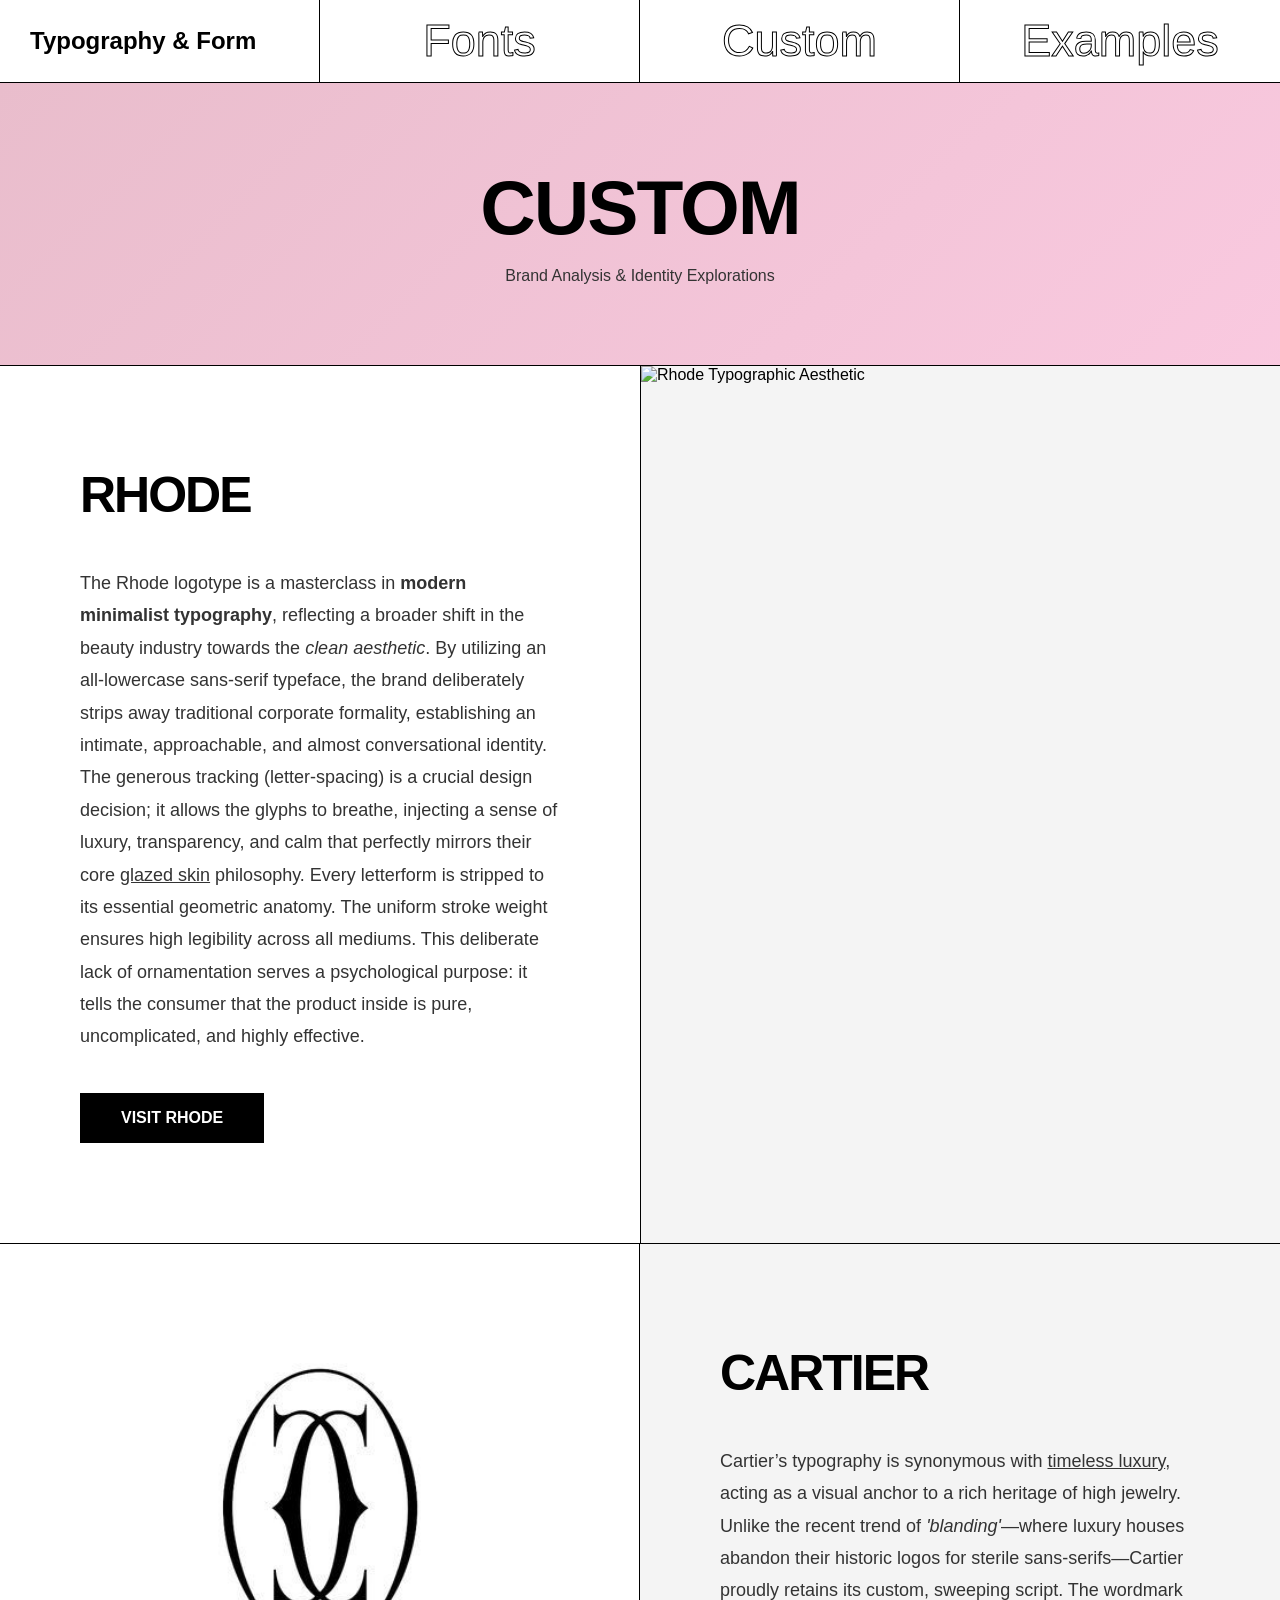
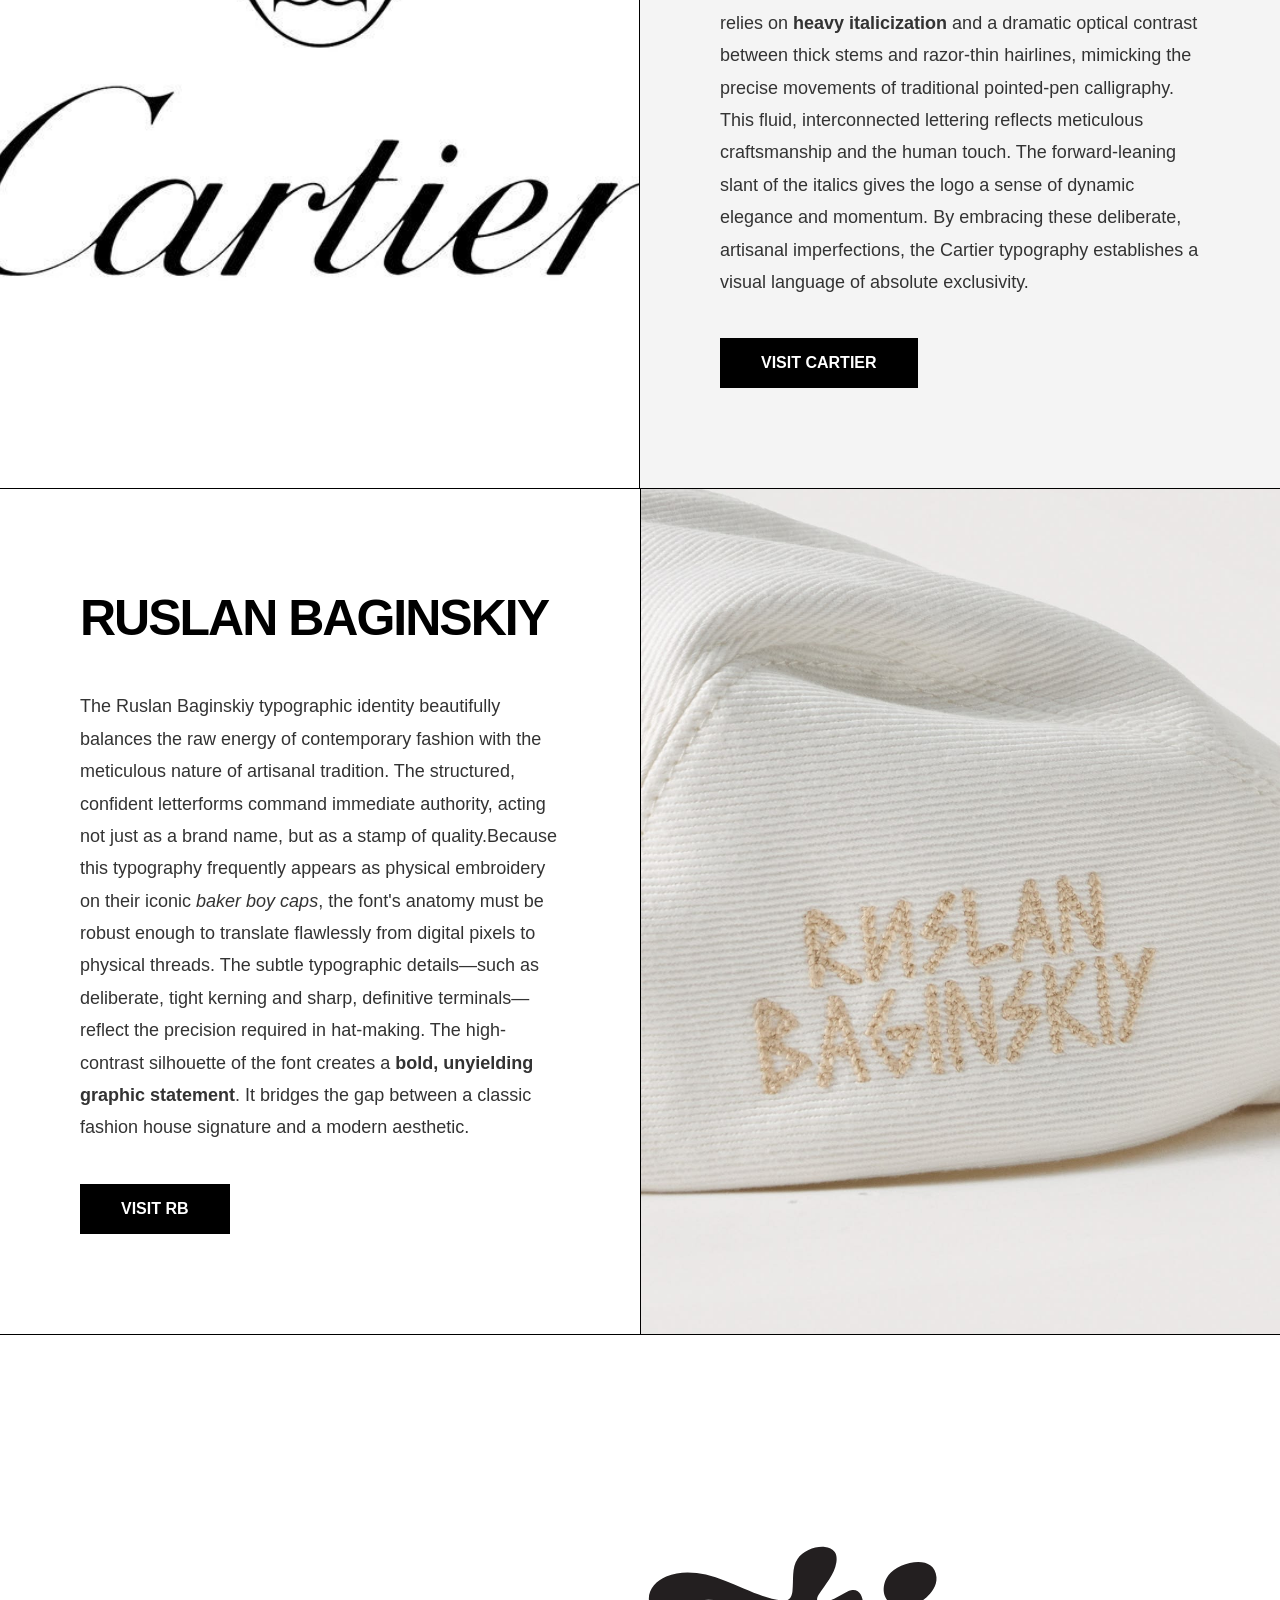
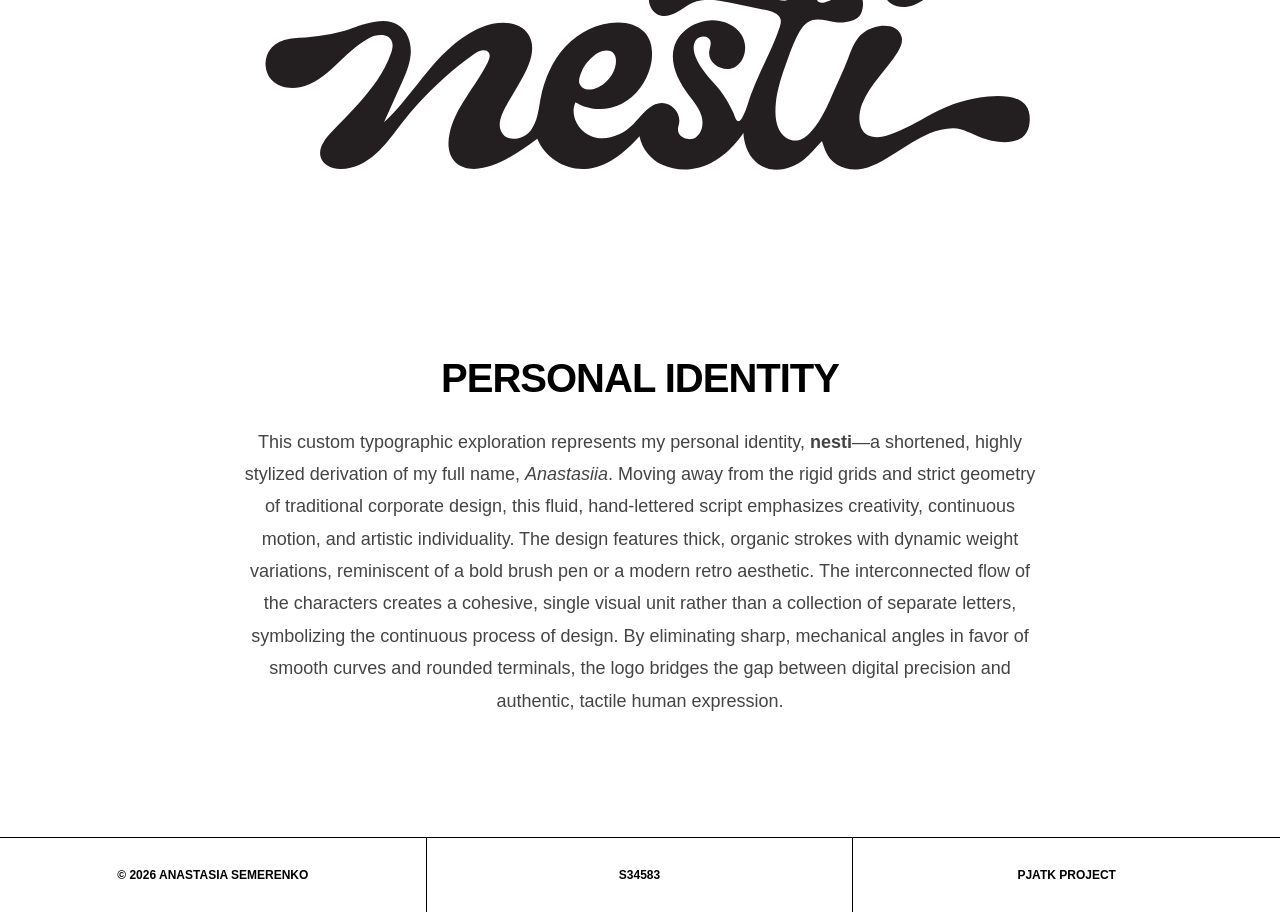
==== commit 6c258005: "Ready" ====
--- a/custom.html
+++ b/custom.html
@@ -13,7 +13,7 @@
         <nav class="nav-links">
             <a href="fonts.html" class="outline-link">Fonts</a>
             <a href="custom.html" class="outline-link">Custom</a>
-            <a href="apps.html" class="outline-link">Apps</a>
+            <a href="examples.html" class="outline-link">Examples</a>
         </nav>
     </header>
 
--- a/style.css
+++ b/style.css
@@ -748,4 +748,55 @@
     0% { transform: translate(-50%, -50%) scale(0) rotate(0deg); opacity: 1; }
     15% { opacity: 1; }
     100% { transform: translate(calc(-50% + var(--tx)), calc(-50% + var(--ty))) scale(1.5) rotate(var(--rot)); opacity: 0; }
+}
+/* Styling for the Google Fonts info section */
+.fonts-glamour-section {
+    padding: 120px 20px;
+    background: #ffffff;
+    border-top: 1px solid #000;
+}
+
+.content-wrapper {
+    max-width: 900px;
+    margin: 0 auto;
+}
+
+.glamour-title {
+    font-size: 60px;
+    font-weight: 200;
+    text-transform: uppercase;
+    letter-spacing: 4px;
+    margin-bottom: 60px;
+    text-align: center;
+    color: #000;
+}
+
+.text-grid {
+    display: grid;
+    grid-template-columns: 1fr 1fr;
+    gap: 60px;
+}
+
+.lead-text {
+    font-size: 22px;
+    font-weight: 500;
+    line-height: 1.4;
+    grid-column: 1 / -1;
+    margin-bottom: 20px;
+}
+
+.text-grid p {
+    font-size: 16px;
+    line-height: 1.8;
+    color: #444;
+}
+
+/* Responsive adjustments for mobile devices */
+@media (max-width: 768px) {
+    .text-grid {
+        grid-template-columns: 1fr;
+    }
+    .glamour-title {
+        font-size: 40px;
+    }
 }
